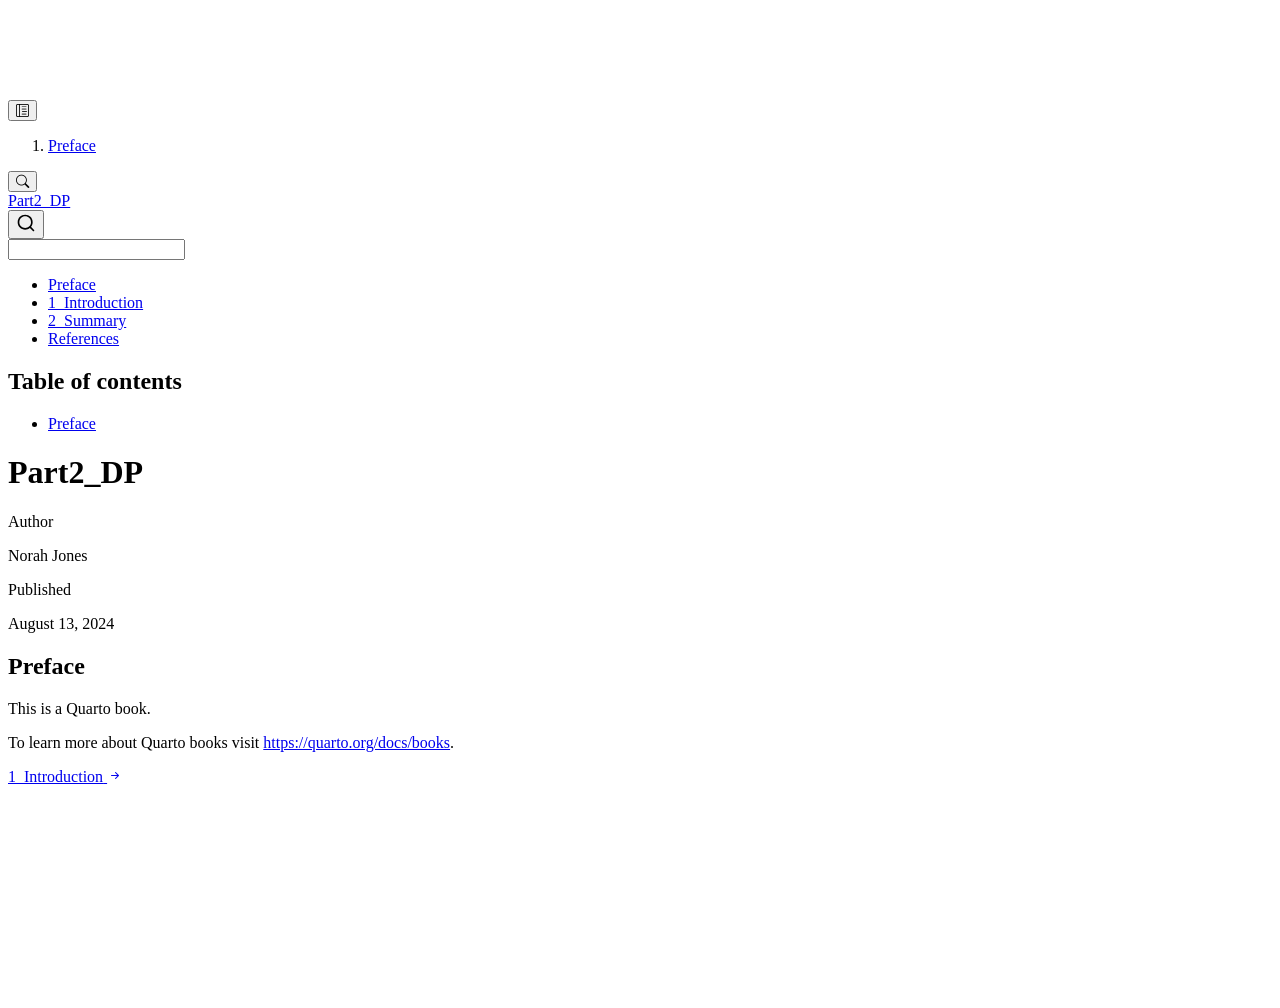
==== docs/index.html @ d05b915f "try to publish a site" ====
<!DOCTYPE html>
<html xmlns="http://www.w3.org/1999/xhtml" lang="en" xml:lang="en"><head>

<meta charset="utf-8">
<meta name="generator" content="quarto-1.5.53">

<meta name="viewport" content="width=device-width, initial-scale=1.0, user-scalable=yes">

<meta name="author" content="Norah Jones">
<meta name="dcterms.date" content="2024-08-13">

<title>Part2_DP</title>
<style>
code{white-space: pre-wrap;}
span.smallcaps{font-variant: small-caps;}
div.columns{display: flex; gap: min(4vw, 1.5em);}
div.column{flex: auto; overflow-x: auto;}
div.hanging-indent{margin-left: 1.5em; text-indent: -1.5em;}
ul.task-list{list-style: none;}
ul.task-list li input[type="checkbox"] {
  width: 0.8em;
  margin: 0 0.8em 0.2em -1em; /* quarto-specific, see https://github.com/quarto-dev/quarto-cli/issues/4556 */ 
  vertical-align: middle;
}
</style>


<script src="site_libs/quarto-nav/quarto-nav.js"></script>
<script src="site_libs/quarto-nav/headroom.min.js"></script>
<script src="site_libs/clipboard/clipboard.min.js"></script>
<script src="site_libs/quarto-search/autocomplete.umd.js"></script>
<script src="site_libs/quarto-search/fuse.min.js"></script>
<script src="site_libs/quarto-search/quarto-search.js"></script>
<meta name="quarto:offset" content="./">
<link href="./intro.html" rel="next">
<script src="site_libs/quarto-html/quarto.js"></script>
<script src="site_libs/quarto-html/popper.min.js"></script>
<script src="site_libs/quarto-html/tippy.umd.min.js"></script>
<script src="site_libs/quarto-html/anchor.min.js"></script>
<link href="site_libs/quarto-html/tippy.css" rel="stylesheet">
<link href="site_libs/quarto-html/quarto-syntax-highlighting.css" rel="stylesheet" id="quarto-text-highlighting-styles">
<script src="site_libs/bootstrap/bootstrap.min.js"></script>
<link href="site_libs/bootstrap/bootstrap-icons.css" rel="stylesheet">
<link href="site_libs/bootstrap/bootstrap.min.css" rel="stylesheet" id="quarto-bootstrap" data-mode="light">
<script id="quarto-search-options" type="application/json">{
  "location": "sidebar",
  "copy-button": false,
  "collapse-after": 3,
  "panel-placement": "start",
  "type": "textbox",
  "limit": 50,
  "keyboard-shortcut": [
    "f",
    "/",
    "s"
  ],
  "show-item-context": false,
  "language": {
    "search-no-results-text": "No results",
    "search-matching-documents-text": "matching documents",
    "search-copy-link-title": "Copy link to search",
    "search-hide-matches-text": "Hide additional matches",
    "search-more-match-text": "more match in this document",
    "search-more-matches-text": "more matches in this document",
    "search-clear-button-title": "Clear",
    "search-text-placeholder": "",
    "search-detached-cancel-button-title": "Cancel",
    "search-submit-button-title": "Submit",
    "search-label": "Search"
  }
}</script>


</head>

<body class="nav-sidebar floating">

<div id="quarto-search-results"></div>
  <header id="quarto-header" class="headroom fixed-top">
  <nav class="quarto-secondary-nav">
    <div class="container-fluid d-flex">
      <button type="button" class="quarto-btn-toggle btn" data-bs-toggle="collapse" role="button" data-bs-target=".quarto-sidebar-collapse-item" aria-controls="quarto-sidebar" aria-expanded="false" aria-label="Toggle sidebar navigation" onclick="if (window.quartoToggleHeadroom) { window.quartoToggleHeadroom(); }">
        <i class="bi bi-layout-text-sidebar-reverse"></i>
      </button>
        <nav class="quarto-page-breadcrumbs" aria-label="breadcrumb"><ol class="breadcrumb"><li class="breadcrumb-item"><a href="./index.html">Preface</a></li></ol></nav>
        <a class="flex-grow-1" role="navigation" data-bs-toggle="collapse" data-bs-target=".quarto-sidebar-collapse-item" aria-controls="quarto-sidebar" aria-expanded="false" aria-label="Toggle sidebar navigation" onclick="if (window.quartoToggleHeadroom) { window.quartoToggleHeadroom(); }">      
        </a>
      <button type="button" class="btn quarto-search-button" aria-label="Search" onclick="window.quartoOpenSearch();">
        <i class="bi bi-search"></i>
      </button>
    </div>
  </nav>
</header>
<!-- content -->
<div id="quarto-content" class="quarto-container page-columns page-rows-contents page-layout-article">
<!-- sidebar -->
  <nav id="quarto-sidebar" class="sidebar collapse collapse-horizontal quarto-sidebar-collapse-item sidebar-navigation floating overflow-auto">
    <div class="pt-lg-2 mt-2 text-left sidebar-header">
    <div class="sidebar-title mb-0 py-0">
      <a href="./">Part2_DP</a> 
    </div>
      </div>
        <div class="mt-2 flex-shrink-0 align-items-center">
        <div class="sidebar-search">
        <div id="quarto-search" class="" title="Search"></div>
        </div>
        </div>
    <div class="sidebar-menu-container"> 
    <ul class="list-unstyled mt-1">
        <li class="sidebar-item">
  <div class="sidebar-item-container"> 
  <a href="./index.html" class="sidebar-item-text sidebar-link active">
 <span class="menu-text">Preface</span></a>
  </div>
</li>
        <li class="sidebar-item">
  <div class="sidebar-item-container"> 
  <a href="./intro.html" class="sidebar-item-text sidebar-link">
 <span class="menu-text"><span class="chapter-number">1</span>&nbsp; <span class="chapter-title">Introduction</span></span></a>
  </div>
</li>
        <li class="sidebar-item">
  <div class="sidebar-item-container"> 
  <a href="./summary.html" class="sidebar-item-text sidebar-link">
 <span class="menu-text"><span class="chapter-number">2</span>&nbsp; <span class="chapter-title">Summary</span></span></a>
  </div>
</li>
        <li class="sidebar-item">
  <div class="sidebar-item-container"> 
  <a href="./references.html" class="sidebar-item-text sidebar-link">
 <span class="menu-text">References</span></a>
  </div>
</li>
    </ul>
    </div>
</nav>
<div id="quarto-sidebar-glass" class="quarto-sidebar-collapse-item" data-bs-toggle="collapse" data-bs-target=".quarto-sidebar-collapse-item"></div>
<!-- margin-sidebar -->
    <div id="quarto-margin-sidebar" class="sidebar margin-sidebar">
        <nav id="TOC" role="doc-toc" class="toc-active">
    <h2 id="toc-title">Table of contents</h2>
   
  <ul>
  <li><a href="#preface" id="toc-preface" class="nav-link active" data-scroll-target="#preface">Preface</a></li>
  </ul>
</nav>
    </div>
<!-- main -->
<main class="content" id="quarto-document-content">

<header id="title-block-header" class="quarto-title-block default">
<div class="quarto-title">
<h1 class="title">Part2_DP</h1>
</div>



<div class="quarto-title-meta">

    <div>
    <div class="quarto-title-meta-heading">Author</div>
    <div class="quarto-title-meta-contents">
             <p>Norah Jones </p>
          </div>
  </div>
    
    <div>
    <div class="quarto-title-meta-heading">Published</div>
    <div class="quarto-title-meta-contents">
      <p class="date">August 13, 2024</p>
    </div>
  </div>
  
    
  </div>
  


</header>


<section id="preface" class="level1 unnumbered">
<h1 class="unnumbered">Preface</h1>
<p>This is a Quarto book.</p>
<p>To learn more about Quarto books visit <a href="https://quarto.org/docs/books" class="uri">https://quarto.org/docs/books</a>.</p>


</section>

</main> <!-- /main -->
<script id="quarto-html-after-body" type="application/javascript">
window.document.addEventListener("DOMContentLoaded", function (event) {
  const toggleBodyColorMode = (bsSheetEl) => {
    const mode = bsSheetEl.getAttribute("data-mode");
    const bodyEl = window.document.querySelector("body");
    if (mode === "dark") {
      bodyEl.classList.add("quarto-dark");
      bodyEl.classList.remove("quarto-light");
    } else {
      bodyEl.classList.add("quarto-light");
      bodyEl.classList.remove("quarto-dark");
    }
  }
  const toggleBodyColorPrimary = () => {
    const bsSheetEl = window.document.querySelector("link#quarto-bootstrap");
    if (bsSheetEl) {
      toggleBodyColorMode(bsSheetEl);
    }
  }
  toggleBodyColorPrimary();  
  const icon = "";
  const anchorJS = new window.AnchorJS();
  anchorJS.options = {
    placement: 'right',
    icon: icon
  };
  anchorJS.add('.anchored');
  const isCodeAnnotation = (el) => {
    for (const clz of el.classList) {
      if (clz.startsWith('code-annotation-')) {                     
        return true;
      }
    }
    return false;
  }
  const onCopySuccess = function(e) {
    // button target
    const button = e.trigger;
    // don't keep focus
    button.blur();
    // flash "checked"
    button.classList.add('code-copy-button-checked');
    var currentTitle = button.getAttribute("title");
    button.setAttribute("title", "Copied!");
    let tooltip;
    if (window.bootstrap) {
      button.setAttribute("data-bs-toggle", "tooltip");
      button.setAttribute("data-bs-placement", "left");
      button.setAttribute("data-bs-title", "Copied!");
      tooltip = new bootstrap.Tooltip(button, 
        { trigger: "manual", 
          customClass: "code-copy-button-tooltip",
          offset: [0, -8]});
      tooltip.show();    
    }
    setTimeout(function() {
      if (tooltip) {
        tooltip.hide();
        button.removeAttribute("data-bs-title");
        button.removeAttribute("data-bs-toggle");
        button.removeAttribute("data-bs-placement");
      }
      button.setAttribute("title", currentTitle);
      button.classList.remove('code-copy-button-checked');
    }, 1000);
    // clear code selection
    e.clearSelection();
  }
  const getTextToCopy = function(trigger) {
      const codeEl = trigger.previousElementSibling.cloneNode(true);
      for (const childEl of codeEl.children) {
        if (isCodeAnnotation(childEl)) {
          childEl.remove();
        }
      }
      return codeEl.innerText;
  }
  const clipboard = new window.ClipboardJS('.code-copy-button:not([data-in-quarto-modal])', {
    text: getTextToCopy
  });
  clipboard.on('success', onCopySuccess);
  if (window.document.getElementById('quarto-embedded-source-code-modal')) {
    // For code content inside modals, clipBoardJS needs to be initialized with a container option
    // TODO: Check when it could be a function (https://github.com/zenorocha/clipboard.js/issues/860)
    const clipboardModal = new window.ClipboardJS('.code-copy-button[data-in-quarto-modal]', {
      text: getTextToCopy,
      container: window.document.getElementById('quarto-embedded-source-code-modal')
    });
    clipboardModal.on('success', onCopySuccess);
  }
    var localhostRegex = new RegExp(/^(?:http|https):\/\/localhost\:?[0-9]*\//);
    var mailtoRegex = new RegExp(/^mailto:/);
      var filterRegex = new RegExp('/' + window.location.host + '/');
    var isInternal = (href) => {
        return filterRegex.test(href) || localhostRegex.test(href) || mailtoRegex.test(href);
    }
    // Inspect non-navigation links and adorn them if external
 	var links = window.document.querySelectorAll('a[href]:not(.nav-link):not(.navbar-brand):not(.toc-action):not(.sidebar-link):not(.sidebar-item-toggle):not(.pagination-link):not(.no-external):not([aria-hidden]):not(.dropdown-item):not(.quarto-navigation-tool):not(.about-link)');
    for (var i=0; i<links.length; i++) {
      const link = links[i];
      if (!isInternal(link.href)) {
        // undo the damage that might have been done by quarto-nav.js in the case of
        // links that we want to consider external
        if (link.dataset.originalHref !== undefined) {
          link.href = link.dataset.originalHref;
        }
      }
    }
  function tippyHover(el, contentFn, onTriggerFn, onUntriggerFn) {
    const config = {
      allowHTML: true,
      maxWidth: 500,
      delay: 100,
      arrow: false,
      appendTo: function(el) {
          return el.parentElement;
      },
      interactive: true,
      interactiveBorder: 10,
      theme: 'quarto',
      placement: 'bottom-start',
    };
    if (contentFn) {
      config.content = contentFn;
    }
    if (onTriggerFn) {
      config.onTrigger = onTriggerFn;
    }
    if (onUntriggerFn) {
      config.onUntrigger = onUntriggerFn;
    }
    window.tippy(el, config); 
  }
  const noterefs = window.document.querySelectorAll('a[role="doc-noteref"]');
  for (var i=0; i<noterefs.length; i++) {
    const ref = noterefs[i];
    tippyHover(ref, function() {
      // use id or data attribute instead here
      let href = ref.getAttribute('data-footnote-href') || ref.getAttribute('href');
      try { href = new URL(href).hash; } catch {}
      const id = href.replace(/^#\/?/, "");
      const note = window.document.getElementById(id);
      if (note) {
        return note.innerHTML;
      } else {
        return "";
      }
    });
  }
  const xrefs = window.document.querySelectorAll('a.quarto-xref');
  const processXRef = (id, note) => {
    // Strip column container classes
    const stripColumnClz = (el) => {
      el.classList.remove("page-full", "page-columns");
      if (el.children) {
        for (const child of el.children) {
          stripColumnClz(child);
        }
      }
    }
    stripColumnClz(note)
    if (id === null || id.startsWith('sec-')) {
      // Special case sections, only their first couple elements
      const container = document.createElement("div");
      if (note.children && note.children.length > 2) {
        container.appendChild(note.children[0].cloneNode(true));
        for (let i = 1; i < note.children.length; i++) {
          const child = note.children[i];
          if (child.tagName === "P" && child.innerText === "") {
            continue;
          } else {
            container.appendChild(child.cloneNode(true));
            break;
          }
        }
        if (window.Quarto?.typesetMath) {
          window.Quarto.typesetMath(container);
        }
        return container.innerHTML
      } else {
        if (window.Quarto?.typesetMath) {
          window.Quarto.typesetMath(note);
        }
        return note.innerHTML;
      }
    } else {
      // Remove any anchor links if they are present
      const anchorLink = note.querySelector('a.anchorjs-link');
      if (anchorLink) {
        anchorLink.remove();
      }
      if (window.Quarto?.typesetMath) {
        window.Quarto.typesetMath(note);
      }
      // TODO in 1.5, we should make sure this works without a callout special case
      if (note.classList.contains("callout")) {
        return note.outerHTML;
      } else {
        return note.innerHTML;
      }
    }
  }
  for (var i=0; i<xrefs.length; i++) {
    const xref = xrefs[i];
    tippyHover(xref, undefined, function(instance) {
      instance.disable();
      let url = xref.getAttribute('href');
      let hash = undefined; 
      if (url.startsWith('#')) {
        hash = url;
      } else {
        try { hash = new URL(url).hash; } catch {}
      }
      if (hash) {
        const id = hash.replace(/^#\/?/, "");
        const note = window.document.getElementById(id);
        if (note !== null) {
          try {
            const html = processXRef(id, note.cloneNode(true));
            instance.setContent(html);
          } finally {
            instance.enable();
            instance.show();
          }
        } else {
          // See if we can fetch this
          fetch(url.split('#')[0])
          .then(res => res.text())
          .then(html => {
            const parser = new DOMParser();
            const htmlDoc = parser.parseFromString(html, "text/html");
            const note = htmlDoc.getElementById(id);
            if (note !== null) {
              const html = processXRef(id, note);
              instance.setContent(html);
            } 
          }).finally(() => {
            instance.enable();
            instance.show();
          });
        }
      } else {
        // See if we can fetch a full url (with no hash to target)
        // This is a special case and we should probably do some content thinning / targeting
        fetch(url)
        .then(res => res.text())
        .then(html => {
          const parser = new DOMParser();
          const htmlDoc = parser.parseFromString(html, "text/html");
          const note = htmlDoc.querySelector('main.content');
          if (note !== null) {
            // This should only happen for chapter cross references
            // (since there is no id in the URL)
            // remove the first header
            if (note.children.length > 0 && note.children[0].tagName === "HEADER") {
              note.children[0].remove();
            }
            const html = processXRef(null, note);
            instance.setContent(html);
          } 
        }).finally(() => {
          instance.enable();
          instance.show();
        });
      }
    }, function(instance) {
    });
  }
      let selectedAnnoteEl;
      const selectorForAnnotation = ( cell, annotation) => {
        let cellAttr = 'data-code-cell="' + cell + '"';
        let lineAttr = 'data-code-annotation="' +  annotation + '"';
        const selector = 'span[' + cellAttr + '][' + lineAttr + ']';
        return selector;
      }
      const selectCodeLines = (annoteEl) => {
        const doc = window.document;
        const targetCell = annoteEl.getAttribute("data-target-cell");
        const targetAnnotation = annoteEl.getAttribute("data-target-annotation");
        const annoteSpan = window.document.querySelector(selectorForAnnotation(targetCell, targetAnnotation));
        const lines = annoteSpan.getAttribute("data-code-lines").split(",");
        const lineIds = lines.map((line) => {
          return targetCell + "-" + line;
        })
        let top = null;
        let height = null;
        let parent = null;
        if (lineIds.length > 0) {
            //compute the position of the single el (top and bottom and make a div)
            const el = window.document.getElementById(lineIds[0]);
            top = el.offsetTop;
            height = el.offsetHeight;
            parent = el.parentElement.parentElement;
          if (lineIds.length > 1) {
            const lastEl = window.document.getElementById(lineIds[lineIds.length - 1]);
            const bottom = lastEl.offsetTop + lastEl.offsetHeight;
            height = bottom - top;
          }
          if (top !== null && height !== null && parent !== null) {
            // cook up a div (if necessary) and position it 
            let div = window.document.getElementById("code-annotation-line-highlight");
            if (div === null) {
              div = window.document.createElement("div");
              div.setAttribute("id", "code-annotation-line-highlight");
              div.style.position = 'absolute';
              parent.appendChild(div);
            }
            div.style.top = top - 2 + "px";
            div.style.height = height + 4 + "px";
            div.style.left = 0;
            let gutterDiv = window.document.getElementById("code-annotation-line-highlight-gutter");
            if (gutterDiv === null) {
              gutterDiv = window.document.createElement("div");
              gutterDiv.setAttribute("id", "code-annotation-line-highlight-gutter");
              gutterDiv.style.position = 'absolute';
              const codeCell = window.document.getElementById(targetCell);
              const gutter = codeCell.querySelector('.code-annotation-gutter');
              gutter.appendChild(gutterDiv);
            }
            gutterDiv.style.top = top - 2 + "px";
            gutterDiv.style.height = height + 4 + "px";
          }
          selectedAnnoteEl = annoteEl;
        }
      };
      const unselectCodeLines = () => {
        const elementsIds = ["code-annotation-line-highlight", "code-annotation-line-highlight-gutter"];
        elementsIds.forEach((elId) => {
          const div = window.document.getElementById(elId);
          if (div) {
            div.remove();
          }
        });
        selectedAnnoteEl = undefined;
      };
        // Handle positioning of the toggle
    window.addEventListener(
      "resize",
      throttle(() => {
        elRect = undefined;
        if (selectedAnnoteEl) {
          selectCodeLines(selectedAnnoteEl);
        }
      }, 10)
    );
    function throttle(fn, ms) {
    let throttle = false;
    let timer;
      return (...args) => {
        if(!throttle) { // first call gets through
            fn.apply(this, args);
            throttle = true;
        } else { // all the others get throttled
            if(timer) clearTimeout(timer); // cancel #2
            timer = setTimeout(() => {
              fn.apply(this, args);
              timer = throttle = false;
            }, ms);
        }
      };
    }
      // Attach click handler to the DT
      const annoteDls = window.document.querySelectorAll('dt[data-target-cell]');
      for (const annoteDlNode of annoteDls) {
        annoteDlNode.addEventListener('click', (event) => {
          const clickedEl = event.target;
          if (clickedEl !== selectedAnnoteEl) {
            unselectCodeLines();
            const activeEl = window.document.querySelector('dt[data-target-cell].code-annotation-active');
            if (activeEl) {
              activeEl.classList.remove('code-annotation-active');
            }
            selectCodeLines(clickedEl);
            clickedEl.classList.add('code-annotation-active');
          } else {
            // Unselect the line
            unselectCodeLines();
            clickedEl.classList.remove('code-annotation-active');
          }
        });
      }
  const findCites = (el) => {
    const parentEl = el.parentElement;
    if (parentEl) {
      const cites = parentEl.dataset.cites;
      if (cites) {
        return {
          el,
          cites: cites.split(' ')
        };
      } else {
        return findCites(el.parentElement)
      }
    } else {
      return undefined;
    }
  };
  var bibliorefs = window.document.querySelectorAll('a[role="doc-biblioref"]');
  for (var i=0; i<bibliorefs.length; i++) {
    const ref = bibliorefs[i];
    const citeInfo = findCites(ref);
    if (citeInfo) {
      tippyHover(citeInfo.el, function() {
        var popup = window.document.createElement('div');
        citeInfo.cites.forEach(function(cite) {
          var citeDiv = window.document.createElement('div');
          citeDiv.classList.add('hanging-indent');
          citeDiv.classList.add('csl-entry');
          var biblioDiv = window.document.getElementById('ref-' + cite);
          if (biblioDiv) {
            citeDiv.innerHTML = biblioDiv.innerHTML;
          }
          popup.appendChild(citeDiv);
        });
        return popup.innerHTML;
      });
    }
  }
});
</script>
<nav class="page-navigation">
  <div class="nav-page nav-page-previous">
  </div>
  <div class="nav-page nav-page-next">
      <a href="./intro.html" class="pagination-link" aria-label="Introduction">
        <span class="nav-page-text"><span class="chapter-number">1</span>&nbsp; <span class="chapter-title">Introduction</span></span> <i class="bi bi-arrow-right-short"></i>
      </a>
  </div>
</nav>
</div> <!-- /content -->




</body></html>
---- docs/site_libs/quarto-html/tippy.css ----
.tippy-box[data-animation=fade][data-state=hidden]{opacity:0}[data-tippy-root]{max-width:calc(100vw - 10px)}.tippy-box{position:relative;background-color:#333;color:#fff;border-radius:4px;font-size:14px;line-height:1.4;white-space:normal;outline:0;transition-property:transform,visibility,opacity}.tippy-box[data-placement^=top]>.tippy-arrow{bottom:0}.tippy-box[data-placement^=top]>.tippy-arrow:before{bottom:-7px;left:0;border-width:8px 8px 0;border-top-color:initial;transform-origin:center top}.tippy-box[data-placement^=bottom]>.tippy-arrow{top:0}.tippy-box[data-placement^=bottom]>.tippy-arrow:before{top:-7px;left:0;border-width:0 8px 8px;border-bottom-color:initial;transform-origin:center bottom}.tippy-box[data-placement^=left]>.tippy-arrow{right:0}.tippy-box[data-placement^=left]>.tippy-arrow:before{border-width:8px 0 8px 8px;border-left-color:initial;right:-7px;transform-origin:center left}.tippy-box[data-placement^=right]>.tippy-arrow{left:0}.tippy-box[data-placement^=right]>.tippy-arrow:before{left:-7px;border-width:8px 8px 8px 0;border-right-color:initial;transform-origin:center right}.tippy-box[data-inertia][data-state=visible]{transition-timing-function:cubic-bezier(.54,1.5,.38,1.11)}.tippy-arrow{width:16px;height:16px;color:#333}.tippy-arrow:before{content:"";position:absolute;border-color:transparent;border-style:solid}.tippy-content{position:relative;padding:5px 9px;z-index:1}
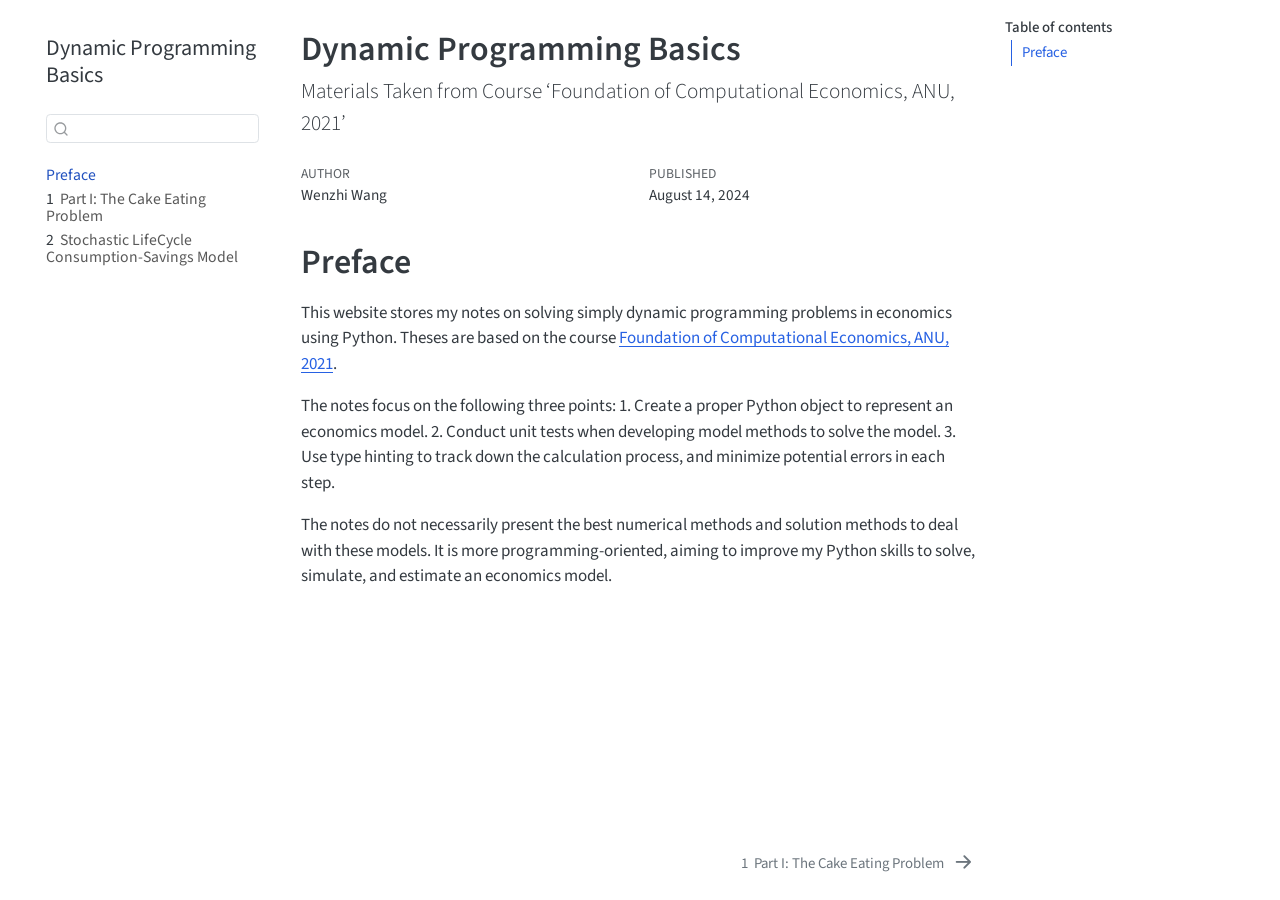
==== commit 65810cb0: "Cake Eating Problem I" ====
--- a/docs/index.html
+++ b/docs/index.html
@@ -6,10 +6,10 @@
 
 <meta name="viewport" content="width=device-width, initial-scale=1.0, user-scalable=yes">
 
-<meta name="author" content="Norah Jones">
-<meta name="dcterms.date" content="2024-08-13">
-
-<title>Part2_DP</title>
+<meta name="author" content="Wenzhi Wang">
+<meta name="dcterms.date" content="2024-08-14">
+
+<title>Dynamic Programming Basics</title>
 <style>
 code{white-space: pre-wrap;}
 span.smallcaps{font-variant: small-caps;}
@@ -32,7 +32,7 @@
 <script src="site_libs/quarto-search/fuse.min.js"></script>
 <script src="site_libs/quarto-search/quarto-search.js"></script>
 <meta name="quarto:offset" content="./">
-<link href="./intro.html" rel="next">
+<link href="./01CakeEating.html" rel="next">
 <script src="site_libs/quarto-html/quarto.js"></script>
 <script src="site_libs/quarto-html/popper.min.js"></script>
 <script src="site_libs/quarto-html/tippy.umd.min.js"></script>
@@ -97,7 +97,7 @@
   <nav id="quarto-sidebar" class="sidebar collapse collapse-horizontal quarto-sidebar-collapse-item sidebar-navigation floating overflow-auto">
     <div class="pt-lg-2 mt-2 text-left sidebar-header">
     <div class="sidebar-title mb-0 py-0">
-      <a href="./">Part2_DP</a> 
+      <a href="./">Dynamic Programming Basics</a> 
     </div>
       </div>
         <div class="mt-2 flex-shrink-0 align-items-center">
@@ -115,20 +115,14 @@
 </li>
         <li class="sidebar-item">
   <div class="sidebar-item-container"> 
-  <a href="./intro.html" class="sidebar-item-text sidebar-link">
- <span class="menu-text"><span class="chapter-number">1</span>&nbsp; <span class="chapter-title">Introduction</span></span></a>
+  <a href="./01CakeEating.html" class="sidebar-item-text sidebar-link">
+ <span class="menu-text"><span class="chapter-number">1</span>&nbsp; <span class="chapter-title">Part I: The Cake Eating Problem</span></span></a>
   </div>
 </li>
         <li class="sidebar-item">
   <div class="sidebar-item-container"> 
-  <a href="./summary.html" class="sidebar-item-text sidebar-link">
- <span class="menu-text"><span class="chapter-number">2</span>&nbsp; <span class="chapter-title">Summary</span></span></a>
-  </div>
-</li>
-        <li class="sidebar-item">
-  <div class="sidebar-item-container"> 
-  <a href="./references.html" class="sidebar-item-text sidebar-link">
- <span class="menu-text">References</span></a>
+  <a href="./02LifeCycle.html" class="sidebar-item-text sidebar-link">
+ <span class="menu-text"><span class="chapter-number">2</span>&nbsp; <span class="chapter-title">Stochastic LifeCycle Consumption-Savings Model</span></span></a>
   </div>
 </li>
     </ul>
@@ -150,7 +144,8 @@
 
 <header id="title-block-header" class="quarto-title-block default">
 <div class="quarto-title">
-<h1 class="title">Part2_DP</h1>
+<h1 class="title">Dynamic Programming Basics</h1>
+<p class="subtitle lead">Materials Taken from Course ‘Foundation of Computational Economics, ANU, 2021’</p>
 </div>
 
 
@@ -160,14 +155,14 @@
     <div>
     <div class="quarto-title-meta-heading">Author</div>
     <div class="quarto-title-meta-contents">
-             <p>Norah Jones </p>
+             <p>Wenzhi Wang </p>
           </div>
   </div>
     
     <div>
     <div class="quarto-title-meta-heading">Published</div>
     <div class="quarto-title-meta-contents">
-      <p class="date">August 13, 2024</p>
+      <p class="date">August 14, 2024</p>
     </div>
   </div>
   
@@ -181,8 +176,9 @@
 
 <section id="preface" class="level1 unnumbered">
 <h1 class="unnumbered">Preface</h1>
-<p>This is a Quarto book.</p>
-<p>To learn more about Quarto books visit <a href="https://quarto.org/docs/books" class="uri">https://quarto.org/docs/books</a>.</p>
+<p>This website stores my notes on solving simply dynamic programming problems in economics using Python. Theses are based on the course <a href="https://github.com/fediskhakov/CompEcon">Foundation of Computational Economics, ANU, 2021</a>.</p>
+<p>The notes focus on the following three points: 1. Create a proper Python object to represent an economics model. 2. Conduct unit tests when developing model methods to solve the model. 3. Use type hinting to track down the calculation process, and minimize potential errors in each step.</p>
+<p>The notes do not necessarily present the best numerical methods and solution methods to deal with these models. It is more programming-oriented, aiming to improve my Python skills to solve, simulate, and estimate an economics model.</p>
 
 
 </section>
@@ -612,8 +608,8 @@
   <div class="nav-page nav-page-previous">
   </div>
   <div class="nav-page nav-page-next">
-      <a href="./intro.html" class="pagination-link" aria-label="Introduction">
-        <span class="nav-page-text"><span class="chapter-number">1</span>&nbsp; <span class="chapter-title">Introduction</span></span> <i class="bi bi-arrow-right-short"></i>
+      <a href="./01CakeEating.html" class="pagination-link" aria-label="Part I: The Cake Eating Problem">
+        <span class="nav-page-text"><span class="chapter-number">1</span>&nbsp; <span class="chapter-title">Part I: The Cake Eating Problem</span></span> <i class="bi bi-arrow-right-short"></i>
       </a>
   </div>
 </nav>
--- a/docs/site_libs/quarto-html/quarto-syntax-highlighting.css
+++ b/docs/site_libs/quarto-html/quarto-syntax-highlighting.css
@@ -0,0 +1,179 @@
+/* quarto syntax highlight colors */
+:root {
+  --quarto-hl-al-color: #ff5555;
+  --quarto-hl-an-color: #6a737d;
+  --quarto-hl-at-color: #d73a49;
+  --quarto-hl-bn-color: #005cc5;
+  --quarto-hl-bu-color: #d73a49;
+  --quarto-hl-ch-color: #032f62;
+  --quarto-hl-co-color: #6a737d;
+  --quarto-hl-cv-color: #6a737d;
+  --quarto-hl-cn-color: #005cc5;
+  --quarto-hl-cf-color: #d73a49;
+  --quarto-hl-dt-color: #d73a49;
+  --quarto-hl-dv-color: #005cc5;
+  --quarto-hl-do-color: #6a737d;
+  --quarto-hl-er-color: #ff5555;
+  --quarto-hl-ex-color: #d73a49;
+  --quarto-hl-fl-color: #005cc5;
+  --quarto-hl-fu-color: #6f42c1;
+  --quarto-hl-im-color: #032f62;
+  --quarto-hl-in-color: #6a737d;
+  --quarto-hl-kw-color: #d73a49;
+  --quarto-hl-op-color: #24292e;
+  --quarto-hl-pp-color: #d73a49;
+  --quarto-hl-re-color: #6a737d;
+  --quarto-hl-sc-color: #005cc5;
+  --quarto-hl-ss-color: #032f62;
+  --quarto-hl-st-color: #032f62;
+  --quarto-hl-va-color: #e36209;
+  --quarto-hl-vs-color: #032f62;
+  --quarto-hl-wa-color: #ff5555;
+}
+
+/* other quarto variables */
+:root {
+  --quarto-font-monospace: SFMono-Regular, Menlo, Monaco, Consolas, "Liberation Mono", "Courier New", monospace;
+}
+
+code span.al {
+  font-weight: bold;
+  color: #ff5555;
+}
+
+code span.an {
+  color: #6a737d;
+}
+
+code span.at {
+  color: #d73a49;
+}
+
+code span.bn {
+  color: #005cc5;
+}
+
+code span.bu {
+  color: #d73a49;
+}
+
+code span.ch {
+  color: #032f62;
+}
+
+code span.co {
+  color: #6a737d;
+}
+
+code span.cv {
+  color: #6a737d;
+}
+
+code span.cn {
+  color: #005cc5;
+}
+
+code span.cf {
+  color: #d73a49;
+}
+
+code span.dt {
+  color: #d73a49;
+}
+
+code span.dv {
+  color: #005cc5;
+}
+
+code span.do {
+  color: #6a737d;
+}
+
+code span.er {
+  color: #ff5555;
+  text-decoration: underline;
+}
+
+code span.ex {
+  font-weight: bold;
+  color: #d73a49;
+}
+
+code span.fl {
+  color: #005cc5;
+}
+
+code span.fu {
+  color: #6f42c1;
+}
+
+code span.im {
+  color: #032f62;
+}
+
+code span.in {
+  color: #6a737d;
+}
+
+code span.kw {
+  color: #d73a49;
+}
+
+pre > code.sourceCode > span {
+  color: #24292e;
+}
+
+code span {
+  color: #24292e;
+}
+
+code.sourceCode > span {
+  color: #24292e;
+}
+
+div.sourceCode,
+div.sourceCode pre.sourceCode {
+  color: #24292e;
+}
+
+code span.op {
+  color: #24292e;
+}
+
+code span.pp {
+  color: #d73a49;
+}
+
+code span.re {
+  color: #6a737d;
+}
+
+code span.sc {
+  color: #005cc5;
+}
+
+code span.ss {
+  color: #032f62;
+}
+
+code span.st {
+  color: #032f62;
+}
+
+code span.va {
+  color: #e36209;
+}
+
+code span.vs {
+  color: #032f62;
+}
+
+code span.wa {
+  color: #ff5555;
+}
+
+.prevent-inlining {
+  content: "</";
+}
+
+/*# sourceMappingURL=debc5d5d77c3f9108843748ff7464032.css.map */
